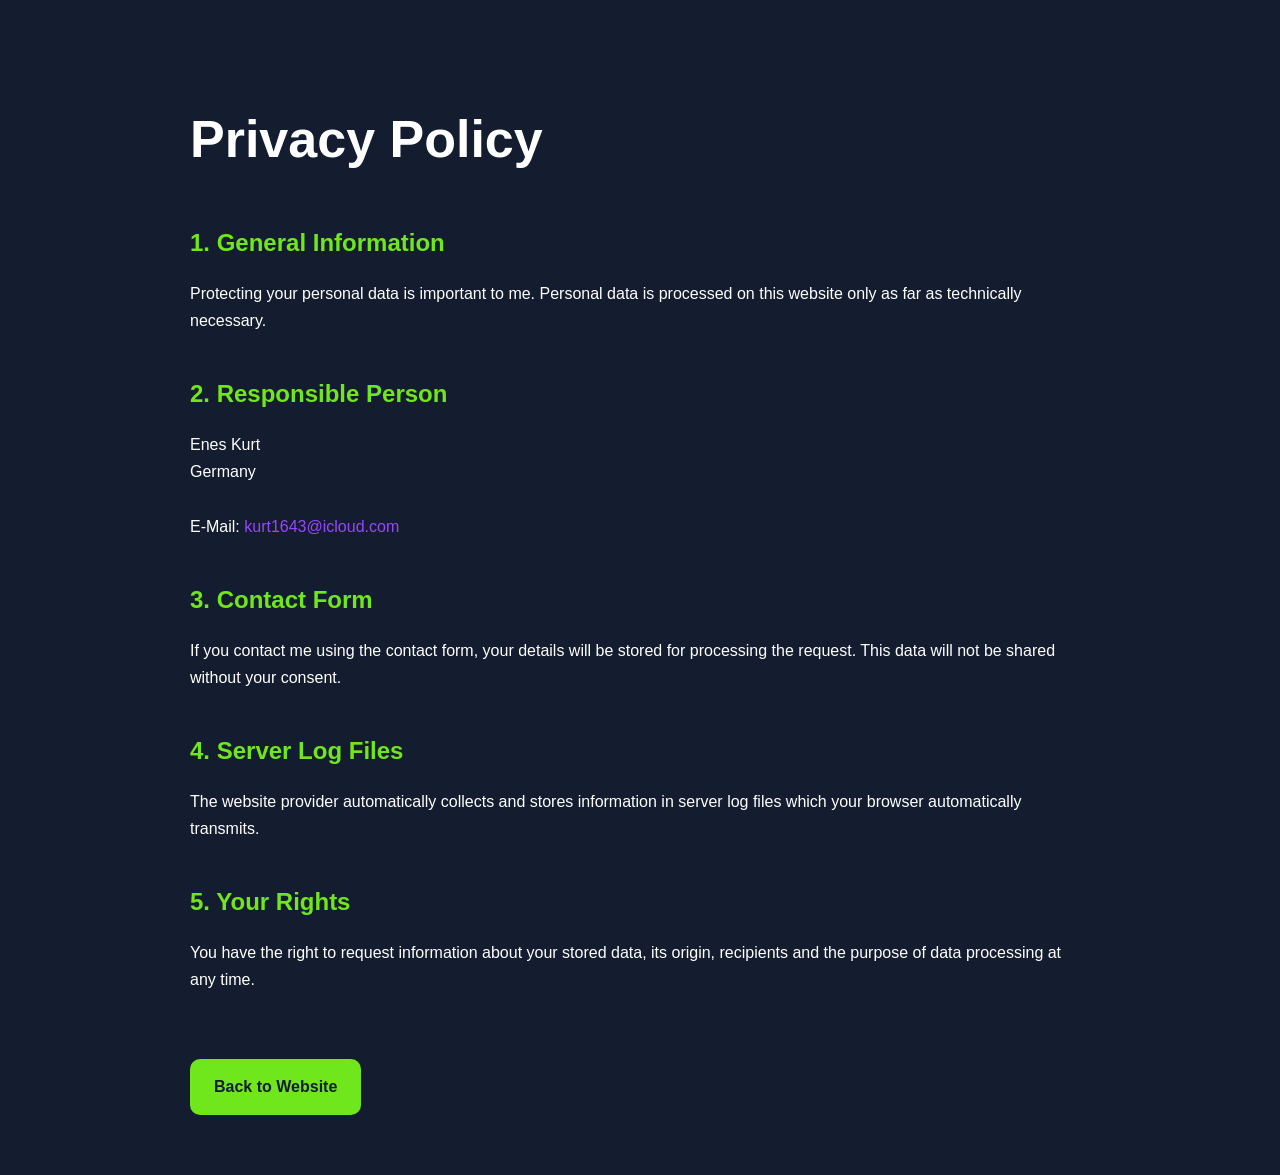
==== datenschutz-en.html @ 8f72c34b "Initial portfolio" ====
<!DOCTYPE html>
<html lang="en">

<head>
  <meta charset="UTF-8">
  <meta name="viewport" content="width=device-width, initial-scale=1.0">

  <title>Privacy Policy | Enes Kurt</title>

  <link rel="icon" type="image/png" href="assets/img/favicon.png">

  <style>
    body {
      margin: 0;
      padding: 60px 24px;
      background: #141d2f;
      color: white;
      font-family: 'Poppins', sans-serif;
      line-height: 1.7;
    }

    .container {
      max-width: 900px;
      margin: 0 auto;
    }

    h1 {
      font-size: 52px;
      margin-bottom: 40px;
    }

    h2 {
      margin-top: 40px;
      margin-bottom: 16px;
      color: #70e61c;
    }

    a {
      color: #9747ff;
      text-decoration: none;
    }

    .back {
      display: inline-block;
      margin-top: 50px;
      padding: 14px 24px;
      background: #70e61c;
      color: #141d2f;
      border-radius: 10px;
      font-weight: 600;
    }
  </style>
</head>

<body>

  <div class="container">

    <h1>Privacy Policy</h1>

    <h2>1. General Information</h2>

    <p>
      Protecting your personal data is important to me.
      Personal data is processed on this website only as far as technically necessary.
    </p>

    <h2>2. Responsible Person</h2>

    <p>
      Enes Kurt<br>
      Germany<br><br>

      E-Mail:
      <a href="mailto:kurt1643@icloud.com">
        kurt1643@icloud.com
      </a>
    </p>

    <h2>3. Contact Form</h2>

    <p>
      If you contact me using the contact form,
      your details will be stored for processing the request.
      This data will not be shared without your consent.
    </p>

    <h2>4. Server Log Files</h2>

    <p>
      The website provider automatically collects and stores information
      in server log files which your browser automatically transmits.
    </p>

    <h2>5. Your Rights</h2>

    <p>
      You have the right to request information about your stored data,
      its origin, recipients and the purpose of data processing at any time.
    </p>

    <a class="back" href="index.html">
      Back to Website
    </a>

  </div>

</body>

</html>
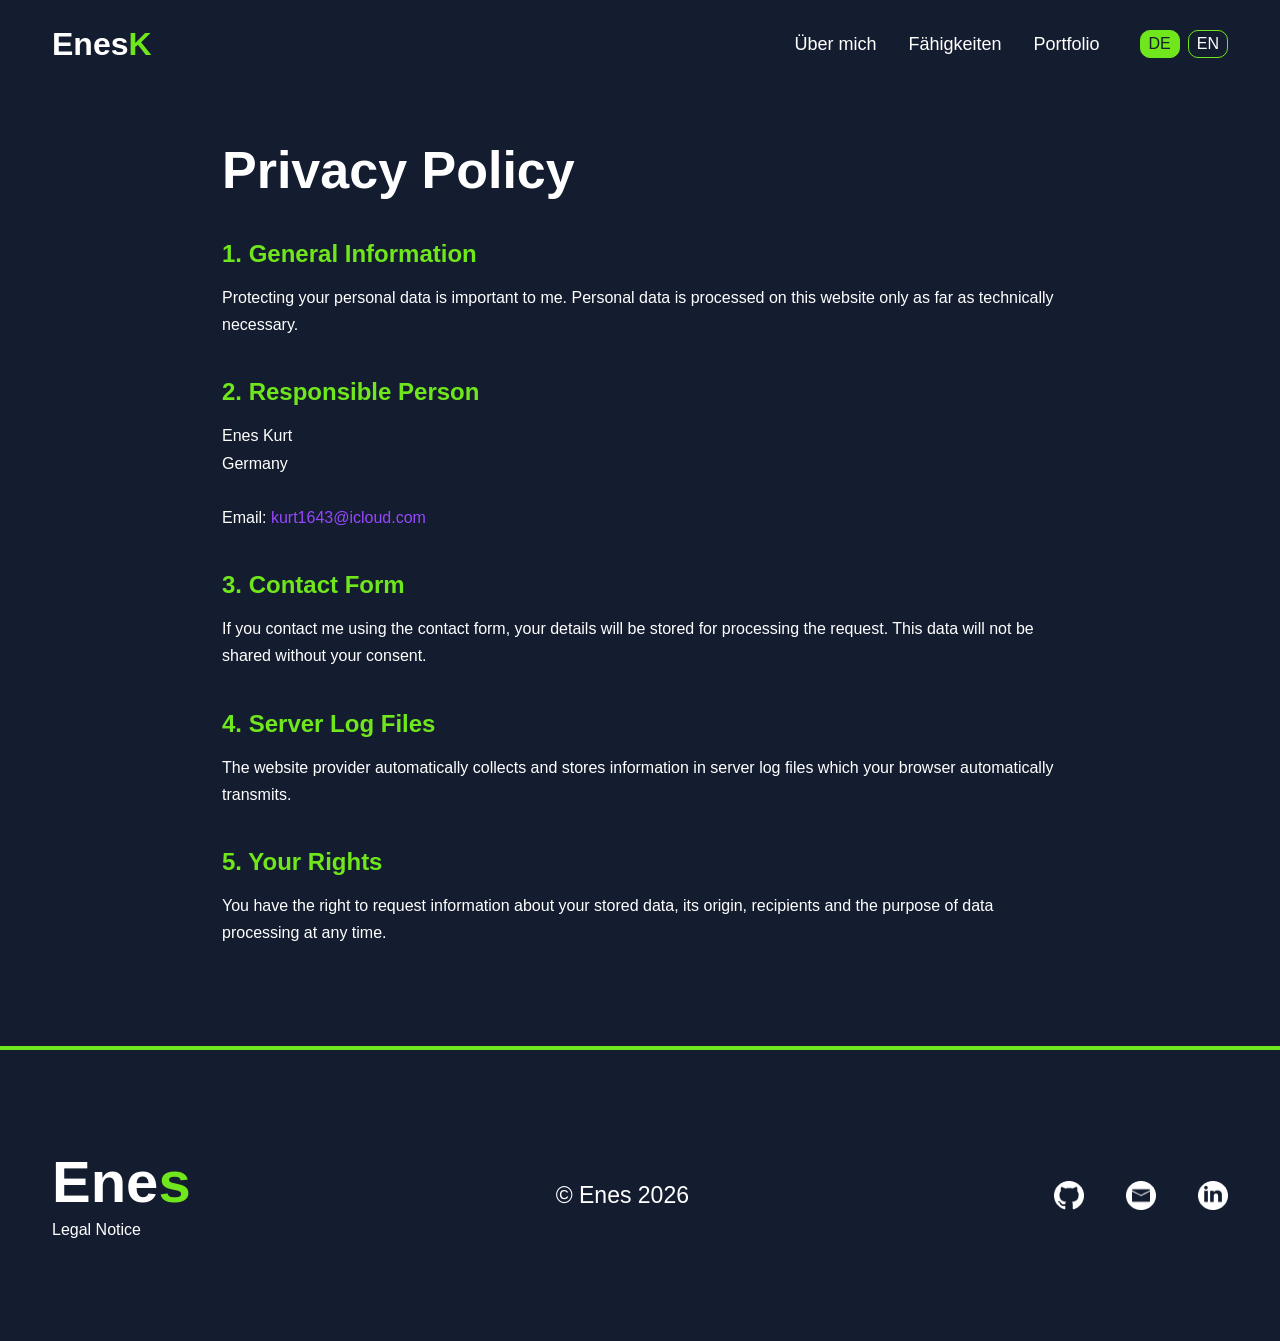
==== commit 3c30f653: "Implement portfolio feedback fixes" ====
--- a/datenschutz-en.html
+++ b/datenschutz-en.html
@@ -2,108 +2,128 @@
 <html lang="en">
 
 <head>
-  <meta charset="UTF-8">
-  <meta name="viewport" content="width=device-width, initial-scale=1.0">
+  <meta charset="UTF-8" />
+  <meta name="viewport" content="width=device-width, initial-scale=1.0" />
 
   <title>Privacy Policy | Enes Kurt</title>
 
-  <link rel="icon" type="image/png" href="assets/img/favicon.png">
-
-  <style>
-    body {
-      margin: 0;
-      padding: 60px 24px;
-      background: #141d2f;
-      color: white;
-      font-family: 'Poppins', sans-serif;
-      line-height: 1.7;
-    }
-
-    .container {
-      max-width: 900px;
-      margin: 0 auto;
-    }
-
-    h1 {
-      font-size: 52px;
-      margin-bottom: 40px;
-    }
-
-    h2 {
-      margin-top: 40px;
-      margin-bottom: 16px;
-      color: #70e61c;
-    }
-
-    a {
-      color: #9747ff;
-      text-decoration: none;
-    }
-
-    .back {
-      display: inline-block;
-      margin-top: 50px;
-      padding: 14px 24px;
-      background: #70e61c;
-      color: #141d2f;
-      border-radius: 10px;
-      font-weight: 600;
-    }
-  </style>
+  <link rel="icon" type="image/png" href="./assets/img/favicon.png" />
+  <link rel="stylesheet" href="./assets/css/style.css" />
 </head>
 
 <body>
 
-  <div class="container">
+<header class="navbar">
+  <div class="container navbar-container">
 
-    <h1>Privacy Policy</h1>
-
-    <h2>1. General Information</h2>
-
-    <p>
-      Protecting your personal data is important to me.
-      Personal data is processed on this website only as far as technically necessary.
-    </p>
-
-    <h2>2. Responsible Person</h2>
-
-    <p>
-      Enes Kurt<br>
-      Germany<br><br>
-
-      E-Mail:
-      <a href="mailto:kurt1643@icloud.com">
-        kurt1643@icloud.com
-      </a>
-    </p>
-
-    <h2>3. Contact Form</h2>
-
-    <p>
-      If you contact me using the contact form,
-      your details will be stored for processing the request.
-      This data will not be shared without your consent.
-    </p>
-
-    <h2>4. Server Log Files</h2>
-
-    <p>
-      The website provider automatically collects and stores information
-      in server log files which your browser automatically transmits.
-    </p>
-
-    <h2>5. Your Rights</h2>
-
-    <p>
-      You have the right to request information about your stored data,
-      its origin, recipients and the purpose of data processing at any time.
-    </p>
-
-    <a class="back" href="index.html">
-      Back to Website
+    <a href="./index.html#top" class="logo">
+      Enes<span>K</span>
     </a>
 
+    <div class="nav-right legal-nav">
+      <nav>
+        <ul class="nav-list">
+          <li><a href="./index.html#about-me">Über mich</a></li>
+          <li><a href="./index.html#skills">Fähigkeiten</a></li>
+          <li><a href="./index.html#portfolio">Portfolio</a></li>
+        </ul>
+      </nav>
+
+      <div class="language">
+        <a href="./datenschutz.html" class="active">DE</a>
+        <a href="./datenschutz-en.html">EN</a>
+      </div>
+    </div>
+
   </div>
+</header>
+
+  <main class="legal-page">
+    <div class="container legal-content">
+
+      <h1>Privacy Policy</h1>
+
+      <h2>1. General Information</h2>
+
+      <p>
+        Protecting your personal data is important to me.
+        Personal data is processed on this website only as far as technically necessary.
+      </p>
+
+      <h2>2. Responsible Person</h2>
+
+      <p>
+        Enes Kurt<br />
+        Germany<br /><br />
+
+        Email:
+        <a href="mailto:kurt1643@icloud.com">
+          kurt1643@icloud.com
+        </a>
+      </p>
+
+      <h2>3. Contact Form</h2>
+
+      <p>
+        If you contact me using the contact form,
+        your details will be stored for processing the request.
+        This data will not be shared without your consent.
+      </p>
+
+      <h2>4. Server Log Files</h2>
+
+      <p>
+        The website provider automatically collects and stores information
+        in server log files which your browser automatically transmits.
+      </p>
+
+      <h2>5. Your Rights</h2>
+
+      <p>
+        You have the right to request information about your stored data,
+        its origin, recipients and the purpose of data processing at any time.
+      </p>
+
+    </div>
+  </main>
+
+  <footer class="footer-section">
+    <div class="container footer-content">
+
+      <div class="footer-left">
+
+        <a href="./index.html#top" class="footer-logo">
+          Ene<span>s</span>
+        </a>
+
+        <a href="./impressum-en.html" class="footer-legal">
+          Legal Notice
+        </a>
+
+      </div>
+
+      <p class="footer-copyright">
+        © Enes 2026
+      </p>
+
+      <div class="footer-socials">
+
+        <a href="https://github.com/Enes-1905" target="_blank" rel="noopener noreferrer">
+          <img src="./assets/img/githubbutton.jpg" alt="GitHub" />
+        </a>
+
+        <a href="mailto:kurt1643@icloud.com">
+          <img src="./assets/img/button.jpg" alt="Email" />
+        </a>
+
+        <a href="https://linkedin.com/" target="_blank" rel="noopener noreferrer">
+          <img src="./assets/img/linkedbutton.jpg" alt="LinkedIn" />
+        </a>
+
+      </div>
+
+    </div>
+  </footer>
 
 </body>
 
--- a/assets/css/style.css
+++ b/assets/css/style.css
@@ -0,0 +1,1445 @@
+:root {
+  --bg: #141d2f;
+  --dark-blue: #1a2743;
+  --blue: #27334b;
+  --green: #70e61c;
+  --purple: #9747ff;
+  --white: #ffffff;
+  --cyan: #00bee8;
+}
+
+* {
+  margin: 0;
+  padding: 0;
+  box-sizing: border-box;
+}
+
+html {
+  scroll-behavior: smooth;
+}
+
+body {
+  font-family: "Poppins", Arial, sans-serif;
+  background: var(--bg);
+  color: var(--white);
+  overflow-x: hidden;
+}
+
+a {
+  text-decoration: none;
+  color: inherit;
+}
+
+img {
+  display: block;
+  max-width: 100%;
+}
+
+.container {
+  width: 100%;
+  max-width: 1240px;
+  margin: 0 auto;
+  padding-left: 32px;
+  padding-right: 32px;
+}
+
+.about-content {
+  position: relative;
+  display: flex;
+  align-items: center;
+  justify-content: space-between;
+
+  gap: 140px;
+}
+/* HEADER */
+
+.navbar {
+  position: fixed;
+  top: 0;
+  left: 0;
+  width: 100%;
+  height: 88px;
+  background: var(--bg);
+  z-index: 1000;
+}
+
+.navbar-container {
+  height: 100%;
+  display: flex;
+  align-items: center;
+  justify-content: space-between;
+}
+
+.logo {
+  font-size: 32px;
+  font-weight: 800;
+}
+
+.logo span {
+  color: var(--green);
+}
+
+.nav-right {
+  display: flex;
+  align-items: center;
+  gap: 40px;
+}
+
+.nav-list {
+  display: flex;
+  list-style: none;
+  gap: 32px;
+}
+
+.nav-list a {
+  font-size: 18px;
+  transition: 0.2s;
+}
+
+.nav-list a:hover {
+  color: var(--green);
+}
+
+.language {
+  display: flex;
+  gap: 8px;
+}
+
+.language button {
+  background: transparent;
+  color: var(--white);
+  border: 1px solid var(--green);
+  border-radius: 10px;
+  padding: 4px 8px;
+  cursor: pointer;
+}
+
+.language .active {
+  background: var(--green);
+  color: var(--bg);
+}
+
+/* BURGER */
+
+.burger {
+  display: none;
+  width: 32px;
+  height: 26px;
+  background: transparent;
+  border: none;
+  flex-direction: column;
+  justify-content: space-between;
+  cursor: pointer;
+}
+
+.burger span {
+  width: 100%;
+  height: 3px;
+  background: white;
+  border-radius: 8px;
+  transition: 0.25s;
+}
+
+.burger.open span:nth-child(1) {
+  transform: rotate(45deg) translate(8px, 8px);
+}
+
+.burger.open span:nth-child(2) {
+  opacity: 0;
+}
+
+.burger.open span:nth-child(3) {
+  transform: rotate(-45deg) translate(8px, -8px);
+}
+
+/* =========================================
+   HERO
+========================================= */
+
+.hero {
+  position: relative;
+  min-height: 100vh;
+  padding-top: 88px;
+  background: #141d2f;
+}
+
+.hero-bg {
+  position: absolute;
+  left: 0;
+  bottom: 0;
+
+  width: 100%;
+  height: 100%;
+
+  background-image: url("../img/background.jpg");
+  background-repeat: no-repeat;
+  background-position: center 120px;
+  background-size: 100% auto;
+
+  z-index: 1;
+  pointer-events: none;
+}
+
+.hero-inner {
+  position: relative;
+  z-index: 2;
+
+  min-height: calc(100vh - 88px);
+
+  display: grid;
+  grid-template-columns: 520px 1fr;
+  align-items: center;
+  column-gap: 20px;
+}
+.hero-image {
+  position: relative;
+  width: 620px;
+  height: 650px;
+
+  margin-left: -40px;
+  margin-top: 18px;
+
+  align-self: start;
+  z-index: 2;
+}
+
+.hero-shadow {
+  position: absolute;
+  left: -150px;
+  top: 80px;
+
+  width: 760px;
+  height: 760px;
+
+  object-fit: contain;
+  z-index: 1;
+  filter: blur(10px);
+  pointer-events: none;
+}
+.hero-photo {
+  position: relative;
+  z-index: 2;
+
+  width: 580px;
+  height: 650px;
+
+  object-fit: contain;
+  object-position: bottom center;
+
+  transform: translateY(-8px);
+
+  clip-path: path(
+    "M 0 0 H 580 V 520 C 470 540 360 555 240 565 C 140 572 70 570 0 555 Z"
+  );
+}
+
+.hero-content {
+  position: relative;
+  z-index: 6;
+
+  display: flex;
+  align-items: center;
+  gap: 12px;
+
+  margin-left: -20px;
+  margin-top: -220px;
+}
+.iam {
+  transform: rotate(-90deg);
+  font-size: 58px;
+  font-weight: 400;
+  line-height: 120%;
+  white-space: nowrap;
+}
+
+.hero-text h1 {
+  font-size: 90px;
+  font-weight: 700;
+  line-height: 100%;
+  white-space: nowrap;
+}
+
+.hero-text h2 {
+  margin-top: 8px;
+  font-size: 42px;
+  font-weight: 400;
+  line-height: 120%;
+  color: var(--purple);
+  white-space: nowrap;
+}
+
+.cta {
+  display: inline-block;
+  margin-top: 36px;
+  padding: 15px 30px;
+  background: var(--green);
+  color: var(--bg);
+  border-radius: 10px;
+  font-size: 18px;
+  font-weight: 700;
+  transition: 0.2s;
+}
+
+.cta:hover {
+  transform: scale(1.05);
+}
+
+.hero-socials {
+  position: absolute;
+  left: 0;
+  bottom: 48px;
+
+  display: flex;
+  align-items: center;
+  gap: 28px;
+
+  z-index: 6;
+}
+
+.hero-line {
+  width: 100px;
+  height: 4px;
+  object-fit: cover;
+}
+
+.hero-socials a {
+  display: flex;
+  align-items: center;
+  justify-content: center;
+}
+
+.hero-socials a img {
+  width: 30px;
+  height: 30px;
+  object-fit: contain;
+  transition: 0.2s ease;
+}
+
+.hero-socials a:hover img {
+  transform: scale(1.15);
+}
+
+.hero-email {
+  font-size: 23px;
+  color: white;
+  margin-left: 8px;
+}
+
+.scroll-down {
+  position: absolute;
+  right: 0;
+  bottom: 48px;
+  z-index: 6;
+}
+/* ABOUT */
+
+.about-section {
+  position: relative;
+  background: var(--bg);
+  padding-top: 130px;
+  padding-bottom: 120px;
+}
+
+.about-content {
+  position: relative;
+  display: flex;
+  align-items: center;
+  justify-content: space-between;
+  gap: 80px;
+}
+
+.about-text {
+  width: 471px;
+
+  display: flex;
+  flex-direction: column;
+  gap: 32px;
+
+  margin-left: 40px;
+}
+
+.about-text h2 {
+  font-weight: 700;
+  font-size: 90px;
+  line-height: 120%;
+}
+.about-intro {
+  width: 417px;
+  font-size: 16px;
+  font-weight: 400;
+  line-height: 120%;
+  letter-spacing: 0;
+}
+.about-info {
+  display: flex;
+  align-items: flex-start;
+  gap: 16px;
+}
+
+.about-info img {
+  width: 48px;
+  height: 48px;
+  object-fit: contain;
+  flex-shrink: 0;
+}
+
+
+.about-info p {
+  width: 407px;
+  font-size: 16px;
+  font-weight: 400;
+  line-height: 120%;
+  letter-spacing: 0;
+}
+
+.about-image-wrapper {
+  position: relative;
+  width: 453px;
+  height: 453px;
+  flex-shrink: 0;
+}
+.about-circle {
+  width: 453px;
+  height: 453px;
+  border: 4px solid var(--green);
+  border-radius: 50%;
+  background: var(--bg);
+}
+
+.about-circle img {
+  width: 100%;
+  height: 100%;
+  object-fit: cover;
+  object-position: center top;
+  border-radius: 50%;
+}
+
+.about-line {
+  position: absolute;
+  left: 453px;
+  top: 50%;
+  width: 80px;
+  height: 4px;
+  background: var(--green);
+  transform: translateY(-50%);
+}
+
+/* =========================================
+   SKILLS
+========================================= */
+
+.skills-section {
+  position: relative;
+  padding: 120px 0;
+  background: var(--bg);
+  overflow: hidden;
+}
+
+.skills-section::before {
+  content: "";
+  position: absolute;
+  left: -320px;
+  bottom: -120px;
+  width: 700px;
+  height: 700px;
+  background: url("../img/skillsportfolio.jpg") no-repeat center;
+  background-size: contain;
+  z-index: 1;
+  pointer-events: none;
+}
+
+.skills-content {
+  position: relative;
+  z-index: 2;
+
+  width: 100%;
+  min-height: 404px;
+
+  display: flex;
+  justify-content: space-between;
+  align-items: flex-start;
+
+  gap: 80px;
+}
+
+/* LEFT SIDE */
+
+.skills-icons {
+  width: 620px;
+  max-width: 620px;
+
+
+  display: grid;
+  grid-template-columns: repeat(4, 88px);
+
+  justify-content: space-between;
+
+  column-gap: 60px;
+  row-gap: 54px;
+}
+
+.skill-item img {
+  width: 88px;
+  height: 101px;
+
+  object-fit: contain;
+  transition: 0.2s ease;
+}
+
+.skill-item:hover img {
+  transform: translateY(-10px);
+}
+
+/* RIGHT SIDE */
+
+.skills-right {
+  width: 550px;
+flex-shrink: 0;
+  display: flex;
+  flex-direction: column;
+  align-items: flex-end;
+
+  text-align: right;
+}
+
+.skills-heading {
+  width: auto;
+  height: 108px;
+
+  display: flex;
+  align-items: center;
+  justify-content: flex-end;
+
+  gap: 32px;
+}
+
+.skills-heading h2 {
+  font-size: 72px;
+  font-weight: 700;
+  line-height: 120%;
+  white-space: nowrap;
+}
+
+.skills-purple-line {
+  width: 68px;
+  height: 4px;
+
+  background: var(--purple);
+  flex-shrink: 0;
+}
+
+.skills-text-wrapper {
+  width: 471px;
+
+  margin-top: 10px;
+
+  display: flex;
+  flex-direction: column;
+  align-items: flex-end;
+
+  gap: 24px;
+
+  text-align: right;
+}
+
+.skills-description {
+  width: 471px;
+
+  font-size: 16px;
+  font-weight: 400;
+  line-height: 120%;
+}
+
+.skills-question {
+  width: 410px;
+
+  display: flex;
+  flex-direction: column;
+
+  gap: 16px;
+}
+
+.skills-question h3 {
+  width: 410px;
+
+  font-size: 32px;
+  font-weight: 700;
+  line-height: 120%;
+}
+
+.skills-question h3 span {
+  color: var(--purple);
+}
+
+.skills-question p {
+  width: 410px;
+
+  font-size: 16px;
+  font-weight: 400;
+  line-height: 120%;
+}
+
+.skills-btn {
+  width: 200px;
+  height: 58px;
+
+  display: flex;
+  align-items: center;
+  justify-content: center;
+
+  padding: 15px 30px;
+
+  border-radius: 10px;
+  background: var(--green);
+
+  color: var(--bg);
+
+  font-size: 23px;
+  font-weight: 400;
+
+  transition: 0.2s ease;
+}
+
+.skills-btn:hover {
+  transform: scale(1.05);
+}
+
+/* PORTFOLIO */
+
+.portfolio-section {
+  position: relative;
+  padding: 80px 0 120px;
+  background: var(--bg);
+}
+
+.portfolio-shadow {
+  position: absolute;
+  top: 420px;
+  left: -240px;
+  width: 636px;
+  height: 748px;
+  object-fit: contain;
+  transform: rotate(172deg);
+  z-index: 0;
+  pointer-events: none;
+}
+
+.portfolio-header {
+  position: relative;
+  display: flex;
+  justify-content: flex-end;
+  align-items: center;
+  z-index: 2;
+}
+
+.portfolio-title-img {
+  width: min(100%, 1060px);
+  height: auto;
+  object-fit: contain;
+}
+
+.portfolio-project {
+  position: relative;
+  z-index: 2;
+  margin: 110px auto 0;
+  display: flex;
+  align-items: center;
+  justify-content: center;
+  gap: 90px;
+}
+
+.project-image {
+  width: 620px;
+  flex-shrink: 1;
+}
+
+.project-image img {
+  width: 100%;
+  height: auto;
+  object-fit: contain;
+  transition: 0.3s ease;
+}
+
+.project-image img:hover {
+  transform: scale(1.03);
+}
+
+.project-content {
+  width: 513px;
+  display: flex;
+  flex-direction: column;
+  align-items: flex-start;
+}
+
+.project-content h3 {
+  font-weight: 700;
+  font-size: 32px;
+  line-height: 120%;
+  color: var(--purple);
+}
+
+.project-content .project-tech {
+  margin-top: 12px;
+  font-weight: 400;
+  font-size: 23px;
+  line-height: 120%;
+  color: var(--green);
+}
+
+.project-content p {
+  margin-top: 15px;
+  font-size: 16px;
+  line-height: 120%;
+}
+
+.elpoloco-content {
+  align-items: flex-end;
+  text-align: right;
+}
+
+.elpoloco-content p {
+  text-align: right;
+}
+
+.project-buttons {
+  display: flex;
+  align-items: center;
+  gap: 35px;
+  margin-top: 35px;
+}
+
+.project-btn {
+  min-height: 58px;
+  padding: 15px 30px;
+  border-radius: 10px;
+  font-size: 23px;
+  line-height: 1;
+  display: flex;
+  justify-content: center;
+  align-items: center;
+  transition: 0.2s ease;
+}
+
+.project-btn:hover {
+  transform: scale(1.05);
+}
+
+.live-btn {
+  background: var(--purple);
+  border: 1px solid var(--purple);
+  color: var(--white);
+}
+
+.github-btn {
+  background: transparent;
+  border: 1px solid var(--green);
+  color: var(--white);
+}
+/* CONTACT */
+
+.contact-section {
+  position: relative;
+  padding: 100px 0 140px;
+  background: var(--bg);
+}
+.go-up-button {
+  position: absolute;
+  right: 32px;
+  bottom: -140px;
+
+  width: 39px;
+  height: 39px;
+
+  display: flex;
+  align-items: center;
+  justify-content: center;
+
+  border: 2px solid #ffffff;
+  border-radius: 50%;
+
+  color: #ffffff;
+  font-size: 22px;
+  text-decoration: none;
+
+  transition: all 200ms ease-in-out;
+}
+
+.go-up-button:hover {
+  color: var(--green);
+  border-color: var(--green);
+  transform: translateY(-3px);
+}
+
+.contact-section::before {
+  content: "";
+  position: absolute;
+  left: -260px;
+  bottom: -170px;
+  width: 700px;
+  height: 760px;
+  background: url("../img/shadowportfolio.png") no-repeat center center;
+  background-size: contain;
+  z-index: 0;
+  pointer-events: none;
+}
+
+.contact-content {
+  position: relative;
+  z-index: 2;
+
+  display: flex;
+  justify-content: space-between;
+  align-items: flex-start;
+  gap: 80px;
+}
+
+.contact-left {
+  width: 474px;
+}
+
+.contact-left h2 {
+  font-size: 90px;
+  font-weight: 700;
+  line-height: 120%;
+}
+
+.contact-left h3 {
+  margin-top: 40px;
+  font-size: 32px;
+  font-weight: 700;
+  line-height: 120%;
+}
+
+.contact-description {
+  margin-top: 32px;
+  font-size: 16px;
+  line-height: 120%;
+}
+
+.contact-highlight {
+  margin-top: 16px;
+  font-size: 23px;
+  line-height: 120%;
+}
+
+.contact-highlight span {
+  font-weight: 700;
+}
+
+.contact-form {
+  width: 617px;
+  display: flex;
+  flex-direction: column;
+  gap: 32px;
+  margin-top: 135px;
+}
+
+.contact-form input,
+.contact-form textarea {
+  width: 100%;
+  border: 1px solid var(--purple);
+  border-radius: 10px;
+  background: transparent;
+  color: var(--white);
+  font-family: "Poppins", sans-serif;
+  font-size: 16px;
+  outline: none;
+}
+
+.contact-form input {
+  height: 50px;
+  padding: 15px 25px;
+}
+
+.contact-form textarea {
+  height: 202px;
+  padding: 15px 25px;
+  resize: vertical;
+}
+
+.contact-form input::placeholder,
+.contact-form textarea::placeholder {
+  color: var(--white);
+}
+
+.privacy-label {
+  display: flex;
+  align-items: flex-start;
+  gap: 12px;
+  cursor: pointer;
+}
+
+.privacy-label input {
+  display: none;
+}
+
+.custom-checkbox {
+  width: 18px;
+  height: 18px;
+  border: 2px solid var(--green);
+  border-radius: 3px;
+  flex-shrink: 0;
+  position: relative;
+  margin-top: 2px;
+}
+
+.privacy-label input:checked + .custom-checkbox::after {
+  content: "✓";
+  position: absolute;
+  top: -5px;
+  left: 2px;
+  color: var(--green);
+  font-size: 16px;
+}
+
+.privacy-text {
+  font-size: 16px;
+  line-height: 120%;
+}
+
+.privacy-text a {
+  color: var(--purple) !important;
+  text-decoration: none;
+  font-weight: 400;
+  transition: 0.2s ease;
+}
+
+.privacy-text a:hover {
+  color: var(--green) !important;
+}
+.contact-btn {
+  align-self: center;
+  padding: 15px 30px;
+  border: none;
+  border-radius: 10px;
+  background: var(--green);
+  color: var(--bg);
+  font-size: 23px;
+  cursor: pointer;
+  transition: 0.2s ease;
+}
+
+.contact-btn:disabled {
+  background: #b6b6b6;
+  color: var(--white);
+  cursor: not-allowed;
+}
+
+.contact-btn:hover {
+  transform: scale(1.05);
+}
+.toast-message {
+  position: fixed;
+  right: 32px;
+  bottom: 32px;
+  z-index: 2000;
+  padding: 16px 24px;
+  background: var(--green);
+  color: var(--bg);
+  border-radius: 10px;
+  font-weight: 700;
+}
+
+/* FOOTER */
+
+.footer-section {
+  position: relative;
+  width: 100%;
+  min-height: 291px;
+  border-top: 4px solid var(--green);
+  background: var(--bg);
+}
+
+.footer-content {
+  min-height: 291px;
+  display: flex;
+  align-items: center;
+  justify-content: space-between;
+}
+
+.footer-left {
+  display: flex;
+  flex-direction: column;
+  align-items: flex-start;
+}
+
+.footer-logo {
+  display: inline-block;
+  font-size: 58px;
+  font-weight: 700;
+  line-height: 1;
+  transition: 0.2s ease;
+}
+
+.footer-logo span {
+  color: var(--green);
+}
+
+.footer-logo:hover {
+  transform: scale(1.03);
+}
+
+.footer-legal {
+  margin-top: 10px;
+  font-size: 16px;
+  transition: 0.2s ease;
+}
+
+.footer-legal:hover {
+  color: var(--green);
+}
+
+.footer-copyright {
+  font-weight: 400;
+  font-size: 23px;
+  line-height: 120%;
+}
+
+.footer-socials {
+  display: flex;
+  align-items: center;
+  gap: 42px;
+}
+
+.footer-socials a img {
+  width: 30px;
+  height: 29.26px;
+  object-fit: contain;
+  transition: 0.2s ease;
+}
+
+.footer-socials a:hover img {
+  transform: scale(1.2);
+}
+
+/* =========================================
+   LEGAL PAGES
+========================================= */
+
+.legal-page {
+  padding-top: 140px;
+  padding-bottom: 100px;
+  background: var(--bg);
+}
+
+.legal-content {
+  max-width: 900px;
+  margin: 0 auto;
+}
+
+.legal-content h1 {
+  font-size: 52px;
+  margin-bottom: 40px;
+}
+
+.legal-content h2 {
+  margin-top: 40px;
+  margin-bottom: 16px;
+  color: var(--green);
+}
+
+.legal-content p {
+  line-height: 1.7;
+}
+
+.legal-content a {
+  color: var(--purple);
+}
+
+/* Sprachbuttons auf Impressum / Datenschutz */
+
+.language a {
+  display: inline-block;
+  border: 1px solid var(--green);
+  border-radius: 10px;
+  padding: 4px 8px;
+  color: var(--white);
+}
+
+.language a.active {
+  background: var(--green);
+  color: var(--bg);
+}
+
+@media (max-width: 600px) {
+  .legal-content h1 {
+    font-size: 38px;
+  }
+}
+/* RESPONSIVE */
+
+@media (max-width: 1350px) {
+  .container {
+    padding-left: 32px;
+    padding-right: 32px;
+  }
+
+  .hero-inner {
+    grid-template-columns: minmax(0, 1fr);
+    justify-items: center;
+    row-gap: 48px;
+    padding-top: 48px;
+    padding-bottom: 120px;
+  }
+
+  .hero-image {
+    width: min(100%, 520px);
+    max-width: 520px;
+    height: auto;
+    margin: 0;
+  }
+
+  .hero-shadow {
+    width: 100%;
+    height: auto;
+    left: 0;
+  }
+
+  .hero-photo {
+    width: 100%;
+    height: auto;
+  }
+
+  .hero-content {
+    width: 100%;
+    max-width: 700px;
+    margin: 0;
+  }
+
+  .hero-text h1 {
+    font-size: 64px;
+    white-space: normal;
+  }
+
+  .hero-text h2 {
+    font-size: 32px;
+    white-space: normal;
+  }
+
+  .iam {
+    font-size: 44px;
+    white-space: normal;
+  }
+
+  .hero-email,
+  .scroll-down {
+    display: none;
+  }
+
+  .about-content {
+    justify-content: center;
+  }
+
+  .about-text {
+    width: 100%;
+    max-width: 600px;
+    margin: 0 auto;
+  }
+
+  .about-image-wrapper,
+  .about-line {
+    display: none;
+  }
+
+  .skills-content {
+    flex-direction: column-reverse;
+   align-items: flex-start;
+    gap: 64px;
+  }
+
+  .skills-right,
+  .skills-text-wrapper {
+    max-width: 700px;
+    align-items: center;
+    text-align: center;
+  }
+
+  .skills-heading {
+    justify-content: center;
+  }
+
+  .skills-purple-line {
+    display: none;
+  }
+
+  .skills-heading h2 {
+    white-space: normal;
+    text-align: center;
+  }
+
+  .skills-icons {
+    max-width: 664px;
+    grid-template-columns: repeat(4, 88px);
+    justify-content: space-between;
+  }
+
+  .portfolio-project {
+    gap: 48px;
+  }
+}
+
+@media (max-width: 900px) {
+  .burger {
+    display: flex;
+  }
+
+  .nav-right {
+    position: fixed;
+    top: 88px;
+    right: -100%;
+    width: 100%;
+    height: calc(100vh - 88px);
+    background: rgba(20, 29, 47, 0.98);
+    flex-direction: column;
+    justify-content: center;
+    align-items: center;
+    gap: 32px;
+    transition: right 0.3s ease;
+    z-index: 999;
+  }
+
+  .nav-right.open,
+  .nav-right.active {
+    right: 0;
+  }
+
+  .nav-list {
+    flex-direction: column;
+    gap: 32px;
+  }
+
+  .about-content,
+  .contact-content {
+    flex-direction: column;
+  }
+
+  .about-text,
+  .about-intro,
+  .about-info p,
+  .contact-left,
+  .contact-form {
+    width: 100%;
+  }
+
+  .about-text h2,
+  .skills-heading h2,
+  .contact-left h2 {
+    font-size: 45px;
+  }
+
+  .skills-section {
+    padding: 80px 0;
+  }
+
+  .skills-icons {
+    grid-template-columns: repeat(3, 88px);
+    justify-content: center;
+    gap: 40px;
+  }
+
+  .portfolio-project {
+    flex-direction: column;
+    gap: 40px;
+    margin-top: 80px;
+  }
+
+  .portfolio-project-reverse {
+    flex-direction: column-reverse;
+  }
+
+  .project-image,
+  .project-content,
+  .project-content p,
+  .project-tech,
+  .project-description {
+    width: 100%;
+  }
+
+  .project-content,
+  .project-content-right,
+  .elpoloco-content {
+    align-items: center;
+    text-align: center;
+  }
+
+  .project-content-right .project-tech,
+  .project-content-right .project-description,
+  .elpoloco-content p {
+    text-align: center;
+  }
+
+  .contact-form {
+    margin-top: 0;
+  }
+}
+@media (max-width: 600px) {
+  .container {
+    padding-left: 16px;
+    padding-right: 16px;
+  }
+
+  .hero {
+    min-height: 100vh;
+    padding-top: 88px;
+  }
+
+  .hero-inner {
+    min-height: calc(100vh - 88px);
+    padding-top: 32px;
+    padding-bottom: 80px;
+    display: flex;
+    flex-direction: column;
+    justify-content: center;
+  }
+
+  .hero-content {
+    width: 100%;
+    max-width: 320px;
+    margin: 0 auto;
+    display: flex;
+    justify-content: center;
+    align-items: center;
+    gap: 8px;
+    text-align: center;
+  }
+
+  .iam {
+    font-size: 32px;
+    transform: rotate(-90deg);
+  }
+
+  .hero-text h1 {
+    font-size: 54px;
+    line-height: 100%;
+    white-space: normal;
+  }
+
+  .hero-text h2 {
+    font-size: 28px;
+    line-height: 120%;
+    white-space: normal;
+  }
+
+  .cta {
+    font-size: 18px;
+    padding: 14px 28px;
+  }
+
+  .hero-socials {
+    left: 50%;
+    transform: translateX(-50%);
+    bottom: 48px;
+    gap: 28px;
+  }
+
+  .hero-line,
+  .hero-email,
+  .scroll-down {
+    display: none;
+  }
+
+  .about-content {
+    align-items: center;
+    text-align: center;
+  }
+
+  .about-text {
+    align-items: center;
+    text-align: center;
+    margin: 0 auto;
+  }
+
+  .about-intro {
+    width: 100%;
+    max-width: 280px;
+  }
+
+  .about-info {
+    width: 100%;
+    max-width: 280px;
+    justify-content: center;
+    text-align: left;
+  }
+
+  .about-info p {
+    width: 100%;
+  }
+
+  .skills-content {
+    flex-direction: column;
+    align-items: center;
+    gap: 48px;
+    width: 100%;
+  }
+
+  .skills-right,
+  .skills-heading,
+  .skills-text-wrapper,
+  .skills-description,
+  .skills-question,
+  .skills-question h3,
+  .skills-question p {
+    width: 100%;
+    max-width: 100%;
+  }
+
+  .skills-heading {
+    height: auto;
+    justify-content: center;
+  }
+
+  .skills-heading h2 {
+    font-size: 45px;
+    white-space: normal;
+    text-align: center;
+  }
+
+  .skills-text-wrapper,
+  .skills-right {
+    align-items: center;
+    text-align: center;
+  }
+
+  .skills-icons {
+    width: 100%;
+    max-width: 280px;
+    grid-template-columns: repeat(2, 88px);
+    justify-content: center;
+    gap: 36px;
+  }
+
+  .skills-purple-line {
+    display: none;
+  }
+
+  .footer-left {
+    align-items: center;
+  }
+}
+@media (max-width: 460px) {
+  .hero-email,
+  .hero-line {
+    display: none;
+  }
+
+  .hero-content {
+    max-width: 100%;
+    gap: 0;
+  }
+
+  .hero-text {
+    width: 100%;
+  }
+
+  .iam {
+    font-size: 24px;
+  }
+
+  .hero-text h1 {
+    font-size: 42px;
+  }
+
+  .hero-text h2 {
+    font-size: 22px;
+  }
+}
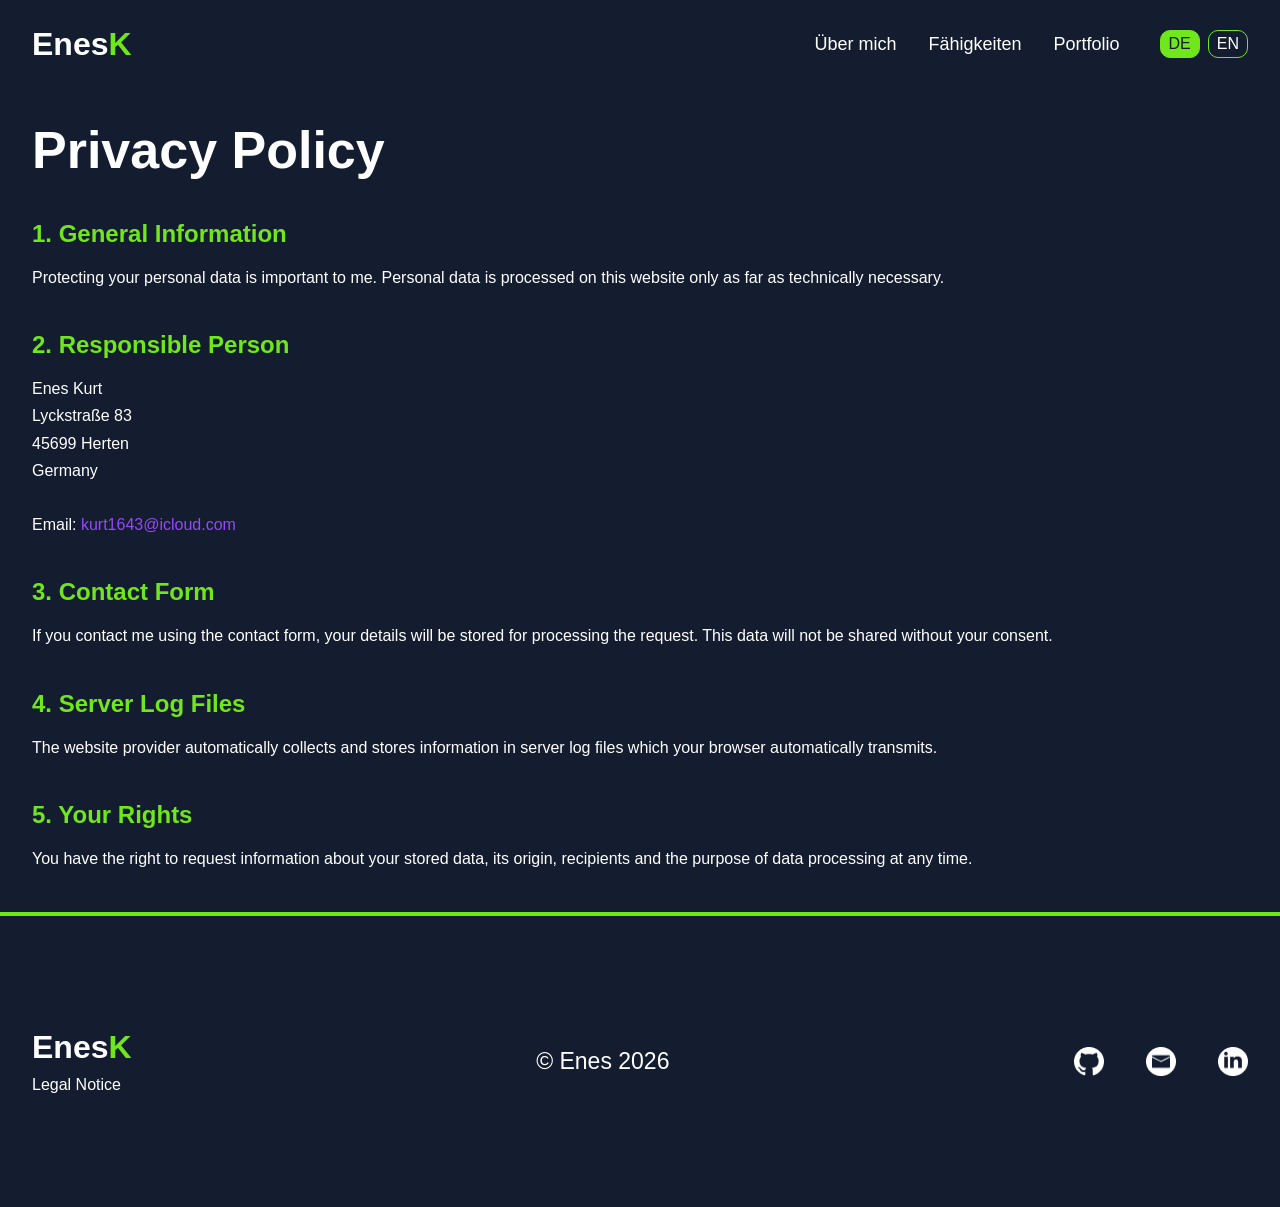
==== commit 126a5221: "Final portfolio fixes" ====
--- a/datenschutz-en.html
+++ b/datenschutz-en.html
@@ -52,15 +52,17 @@
 
       <h2>2. Responsible Person</h2>
 
-      <p>
-        Enes Kurt<br />
-        Germany<br /><br />
+<p>
+  Enes Kurt<br />
+  Lyckstraße 83<br />
+  45699 Herten<br />
+  Germany<br /><br />
 
-        Email:
-        <a href="mailto:kurt1643@icloud.com">
-          kurt1643@icloud.com
-        </a>
-      </p>
+  Email:
+  <a href="mailto:kurt1643@icloud.com">
+    kurt1643@icloud.com
+  </a>
+</p>
 
       <h2>3. Contact Form</h2>
 
@@ -92,9 +94,9 @@
 
       <div class="footer-left">
 
-        <a href="./index.html#top" class="footer-logo">
-          Ene<span>s</span>
-        </a>
+        <a href="./index.html#top" class="logo">
+  Enes<span>K</span>
+</a>
 
         <a href="./impressum-en.html" class="footer-legal">
           Legal Notice
--- a/assets/css/style.css
+++ b/assets/css/style.css
@@ -22,7 +22,7 @@
   font-family: "Poppins", Arial, sans-serif;
   background: var(--bg);
   color: var(--white);
-  overflow-x: hidden;
+ 
 }
 
 a {
@@ -327,9 +327,36 @@
 
 .scroll-down {
   position: absolute;
-  right: 0;
-  bottom: 48px;
+  right: -20px;
+  bottom: 120px;
+
+  display: flex;
+  align-items: center;
+  gap: 8px;
+
+  transform: rotate(90deg);
+
   z-index: 6;
+}
+
+.scroll-text {
+  font-family: "Poppins", sans-serif;
+  font-size: 23px;
+  font-weight: 400;
+  line-height: 120%;
+  color: #ffffff;
+}
+
+.scroll-arrow {
+  width: 24px;
+  height: 24px;
+
+  display: flex;
+  justify-content: center;
+  align-items: center;
+
+  font-size: 24px;
+  color: #ffffff;
 }
 /* ABOUT */
 
@@ -424,6 +451,7 @@
   transform: translateY(-50%);
 }
 
+/* =========================================
 /* =========================================
    SKILLS
 ========================================= */
@@ -468,7 +496,6 @@
   width: 620px;
   max-width: 620px;
 
-
   display: grid;
   grid-template-columns: repeat(4, 88px);
 
@@ -476,6 +503,14 @@
 
   column-gap: 60px;
   row-gap: 54px;
+}
+
+.skill-item {
+  width: 88px;
+
+  display: flex;
+  flex-direction: column;
+  align-items: center;
 }
 
 .skill-item img {
@@ -486,6 +521,20 @@
   transition: 0.2s ease;
 }
 
+.skill-item span {
+  margin-top: 8px;
+
+  font-family: "Poppins", Arial, sans-serif;
+  font-size: 16px;
+  font-weight: 700;
+  font-style: normal;
+  line-height: 120%;
+  letter-spacing: 0;
+
+  color: #ffffff;
+  text-align: center;
+}
+
 .skill-item:hover img {
   transform: translateY(-10px);
 }
@@ -494,7 +543,8 @@
 
 .skills-right {
   width: 550px;
-flex-shrink: 0;
+  flex-shrink: 0;
+
   display: flex;
   flex-direction: column;
   align-items: flex-end;
@@ -580,7 +630,7 @@
 }
 
 .skills-btn {
-  width: 200px;
+  width: 240px;
   height: 58px;
 
   display: flex;
@@ -596,14 +646,16 @@
 
   font-size: 23px;
   font-weight: 400;
+  line-height: 120%;
+  text-align: center;
+  white-space: nowrap;
 
   transition: 0.2s ease;
-}
-
+  align-self: center;
+}
 .skills-btn:hover {
   transform: scale(1.05);
 }
-
 /* PORTFOLIO */
 
 .portfolio-section {
@@ -623,19 +675,30 @@
   z-index: 0;
   pointer-events: none;
 }
-
 .portfolio-header {
   position: relative;
-  display: flex;
-  justify-content: flex-end;
-  align-items: center;
   z-index: 2;
-}
-
-.portfolio-title-img {
-  width: min(100%, 1060px);
-  height: auto;
-  object-fit: contain;
+
+  display: flex;
+  align-items: center;
+  gap: 32px;
+
+  width: 100%;
+}
+
+.portfolio-line-left,
+.portfolio-line-right {
+  flex-grow: 1;
+  height: 4px;
+  background: #9747ff;
+}
+
+.portfolio-title {
+  font-size: 90px;
+  font-weight: 700;
+  line-height: 120%;
+  white-space: nowrap;
+  flex-shrink: 0;
 }
 
 .portfolio-project {
@@ -856,6 +919,62 @@
   padding: 15px 25px;
   resize: vertical;
 }
+.input-group {
+  position: relative;
+  width: 100%;
+}
+
+.error-message {
+  display: none;
+  margin-top: 8px;
+
+  font-size: 14px;
+  font-weight: 400;
+  line-height: 120%;
+  color: #e61c40;
+}
+
+.input-group.error .error-message,
+.privacy-wrapper.error .error-message {
+  display: block;
+}
+
+.input-group.error input,
+.input-group.error textarea {
+  border-color: #e61c40;
+}
+
+.input-group.error::after {
+  content: "!";
+  position: absolute;
+  right: 25px;
+  top: 13px;
+
+  width: 24px;
+  height: 24px;
+
+  display: flex;
+  align-items: center;
+  justify-content: center;
+
+  border-radius: 50%;
+  background: #e61c40;
+  color: #ffffff;
+
+  font-size: 18px;
+  font-weight: 700;
+}
+
+.input-group:has(textarea).error::after {
+  top: 18px;
+}
+
+.contact-btn:disabled {
+  background: #b6b6b6;
+  color: #ffffff;
+  cursor: not-allowed;
+  transform: none;
+}
 
 .contact-form input::placeholder,
 .contact-form textarea::placeholder {
@@ -1017,14 +1136,15 @@
 ========================================= */
 
 .legal-page {
-  padding-top: 140px;
-  padding-bottom: 100px;
+  padding-top: 120px;
+  padding-bottom: 40px;
   background: var(--bg);
 }
 
 .legal-content {
   max-width: 900px;
   margin: 0 auto;
+  min-height: auto;
 }
 
 .legal-content h1 {
@@ -1070,40 +1190,39 @@
 
 @media (max-width: 1350px) {
   .container {
+    max-width: 100%;
     padding-left: 32px;
     padding-right: 32px;
   }
 
   .hero-inner {
-    grid-template-columns: minmax(0, 1fr);
+    grid-template-columns: 1fr;
     justify-items: center;
-    row-gap: 48px;
     padding-top: 48px;
     padding-bottom: 120px;
   }
 
   .hero-image {
-    width: min(100%, 520px);
-    max-width: 520px;
+    width: 520px;
+    max-width: 100%;
     height: auto;
     margin: 0;
   }
 
-  .hero-shadow {
-    width: 100%;
-    height: auto;
-    left: 0;
-  }
-
+  .hero-shadow,
   .hero-photo {
     width: 100%;
     height: auto;
   }
 
+  .hero-shadow {
+    left: 0;
+  }
+
   .hero-content {
-    width: 100%;
     max-width: 700px;
-    margin: 0;
+    margin: 0 auto;
+    justify-content: center;
   }
 
   .hero-text h1 {
@@ -1118,7 +1237,6 @@
 
   .iam {
     font-size: 44px;
-    white-space: normal;
   }
 
   .hero-email,
@@ -1143,12 +1261,13 @@
 
   .skills-content {
     flex-direction: column-reverse;
-   align-items: flex-start;
+    align-items: center;
     gap: 64px;
   }
 
   .skills-right,
   .skills-text-wrapper {
+    width: 100%;
     max-width: 700px;
     align-items: center;
     text-align: center;
@@ -1163,14 +1282,16 @@
   }
 
   .skills-heading h2 {
+    text-align: center;
     white-space: normal;
-    text-align: center;
   }
 
   .skills-icons {
+    width: 100%;
     max-width: 664px;
     grid-template-columns: repeat(4, 88px);
-    justify-content: space-between;
+    justify-content: center;
+    gap: 54px 60px;
   }
 
   .portfolio-project {
@@ -1187,7 +1308,7 @@
     position: fixed;
     top: 88px;
     right: -100%;
-    width: 100%;
+    width: 100vw;
     height: calc(100vh - 88px);
     background: rgba(20, 29, 47, 0.98);
     flex-direction: column;
@@ -1205,12 +1326,14 @@
 
   .nav-list {
     flex-direction: column;
+    align-items: center;
     gap: 32px;
   }
 
   .about-content,
   .contact-content {
     flex-direction: column;
+    align-items: center;
   }
 
   .about-text,
@@ -1223,7 +1346,8 @@
 
   .about-text h2,
   .skills-heading h2,
-  .contact-left h2 {
+  .contact-left h2,
+  .portfolio-title {
     font-size: 45px;
   }
 
@@ -1232,9 +1356,28 @@
   }
 
   .skills-icons {
+    max-width: 360px;
     grid-template-columns: repeat(3, 88px);
     justify-content: center;
     gap: 40px;
+  }
+
+  .portfolio-header {
+    width: 100%;
+    max-width: 100%;
+    height: auto;
+    justify-content: center;
+    gap: 16px;
+  }
+
+  .portfolio-line-left,
+  .portfolio-line-right {
+    flex: 1;
+    max-width: 100px;
+  }
+
+  .portfolio-title {
+    width: auto;
   }
 
   .portfolio-project {
@@ -1272,6 +1415,7 @@
     margin-top: 0;
   }
 }
+
 @media (max-width: 600px) {
   .container {
     padding-left: 16px;
@@ -1283,22 +1427,25 @@
     padding-top: 88px;
   }
 
-  .hero-inner {
-    min-height: calc(100vh - 88px);
-    padding-top: 32px;
-    padding-bottom: 80px;
-    display: flex;
-    flex-direction: column;
-    justify-content: center;
-  }
-
+.hero-inner {
+  min-height: calc(100vh - 88px);
+  padding-top: 24px;
+  padding-bottom: 80px;
+  display: flex;
+  flex-direction: column;
+  justify-content: center;
+  align-items: center;
+}
+.hero-image,
+.hero-content {
+  margin-left: auto;
+  margin-right: auto;
+}
   .hero-content {
     width: 100%;
     max-width: 320px;
     margin: 0 auto;
-    display: flex;
     justify-content: center;
-    align-items: center;
     gap: 8px;
     text-align: center;
   }
@@ -1311,13 +1458,11 @@
   .hero-text h1 {
     font-size: 54px;
     line-height: 100%;
-    white-space: normal;
   }
 
   .hero-text h2 {
     font-size: 28px;
     line-height: 120%;
-    white-space: normal;
   }
 
   .cta {
@@ -1350,7 +1495,6 @@
   }
 
   .about-intro {
-    width: 100%;
     max-width: 280px;
   }
 
@@ -1361,12 +1505,7 @@
     text-align: left;
   }
 
-  .about-info p {
-    width: 100%;
-  }
-
   .skills-content {
-    flex-direction: column;
     align-items: center;
     gap: 48px;
     width: 100%;
@@ -1390,7 +1529,6 @@
 
   .skills-heading h2 {
     font-size: 45px;
-    white-space: normal;
     text-align: center;
   }
 
@@ -1406,22 +1544,29 @@
     grid-template-columns: repeat(2, 88px);
     justify-content: center;
     gap: 36px;
-  }
-
-  .skills-purple-line {
-    display: none;
+    margin: 0 auto;
+  }
+
+  .footer-content {
+    flex-direction: column;
+    justify-content: center;
+    gap: 32px;
+    text-align: center;
   }
 
   .footer-left {
     align-items: center;
   }
-}
+  .contact-section::before {
+  left: -520px;
+  bottom: -240px;
+
+  width: 700px;
+  height: 760px;
+}
+}
+
 @media (max-width: 460px) {
-  .hero-email,
-  .hero-line {
-    display: none;
-  }
-
   .hero-content {
     max-width: 100%;
     gap: 0;
